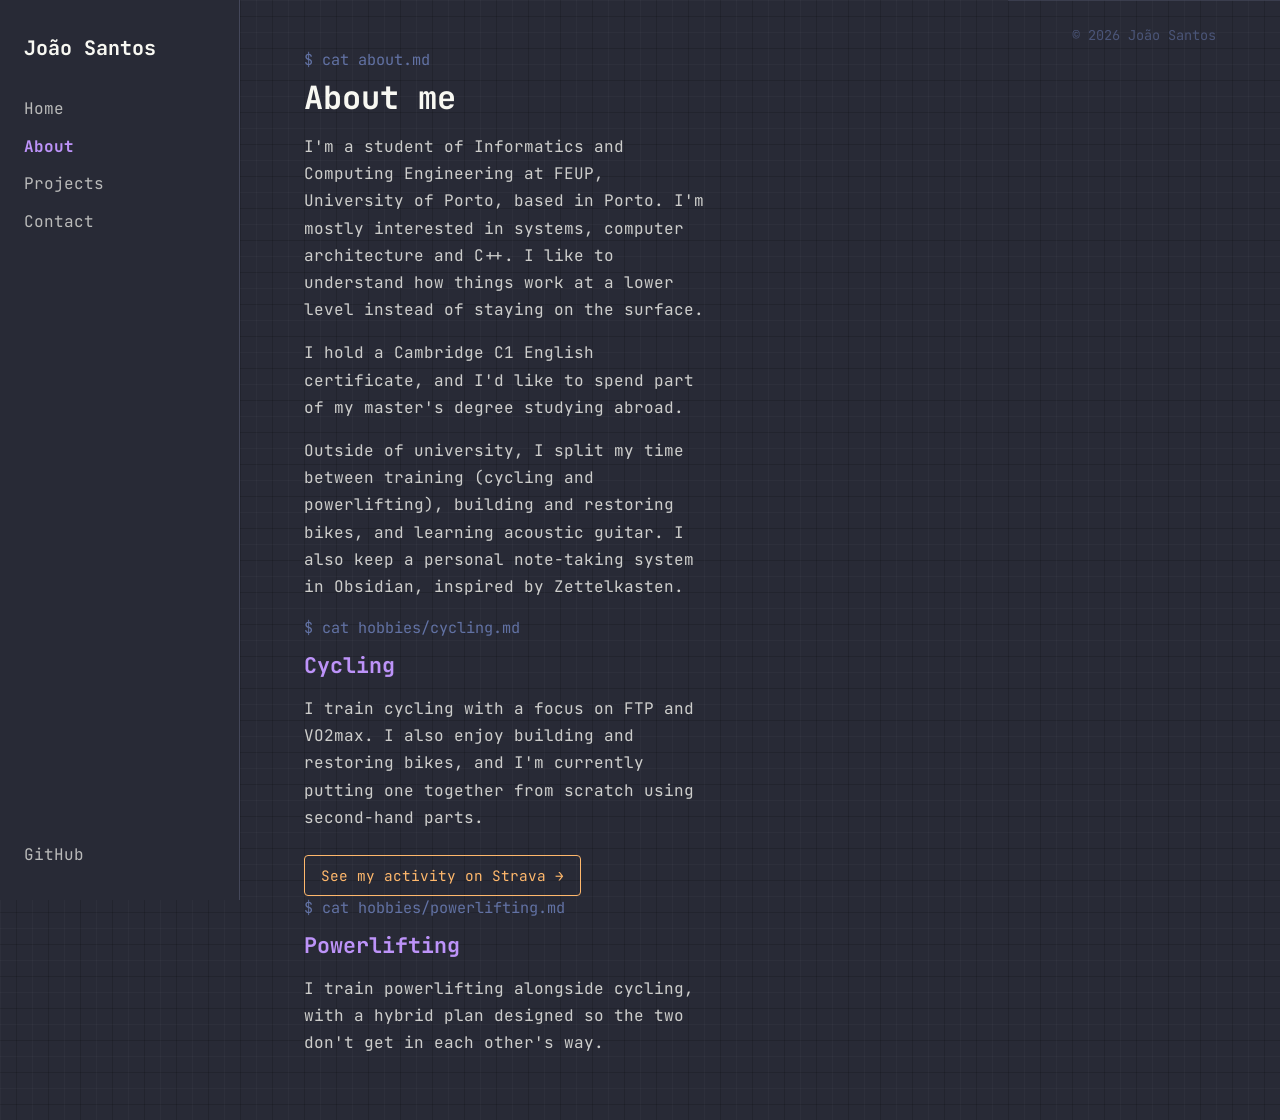
==== about.html @ 28b135b9 "Update portfolio: translate site to English and refresh projects" ====
<!DOCTYPE html>
<html lang="en">
<head>
  <meta charset="UTF-8">
  <meta name="viewport" content="width=device-width, initial-scale=1.0">
  <title>João Santos — About</title>
  <meta name="description" content="About João Santos: education, interests and hobbies.">
  <link rel="icon" type="image/svg+xml" href="assets/favicon.svg">
  <link rel="icon" type="image/x-icon" href="assets/favicon.ico">
  <link rel="apple-touch-icon" href="assets/favicon-180.png">
  <link rel="stylesheet" href="css/style.css">
  <link rel="stylesheet" href="css/layout.css">
</head>
<body>

  <div id="sidebar"></div>

  <main class="page">

    <section class="about">
      <p class="cmd-prompt">$ cat about.md</p>
      <h1 class="about__title">About me</h1>
      <p class="about__text">
        I'm a student of Informatics and Computing Engineering at FEUP,
        University of Porto, based in Porto. I'm mostly interested in
        systems, computer architecture and C++. I like to understand how
        things work at a lower level instead of staying on the surface.
      </p>
      <p class="about__text">
        I hold a Cambridge C1 English certificate, and I'd like to spend part
        of my master's degree studying abroad.
      </p>
      <p class="about__text">
        Outside of university, I split my time between training (cycling and
        powerlifting), building and restoring bikes, and learning acoustic
        guitar. I also keep a personal note-taking system in Obsidian,
        inspired by Zettelkasten.
      </p>
    </section>

    <section class="about__hobby">
      <p class="cmd-prompt">$ cat hobbies/cycling.md</p>
      <h2 class="about__subtitle">Cycling</h2>
      <p class="about__text">
        I train cycling with a focus on FTP and VO2max. I also enjoy building
        and restoring bikes, and I'm currently putting one together from
        scratch using second-hand parts.
      </p>

      <!--
        NOTE: Strava's official embeddable widget (iframe) has been broken
        since Jan 2026 and Strava hasn't fixed it, so this is a plain link
        instead of embedded data.
        For live data (e.g. monthly km, FTP chart), the proper way is the
        Strava API with OAuth — something for another time.
      -->
      <a
        href="https://www.strava.com/athletes/45406479"
        target="_blank"
        rel="noopener"
        class="about__strava-link"
      >
        See my activity on Strava →
      </a>
    </section>

    <section class="about__hobby">
      <p class="cmd-prompt">$ cat hobbies/powerlifting.md</p>
      <h2 class="about__subtitle">Powerlifting</h2>
      <p class="about__text">
        I train powerlifting alongside cycling, with a hybrid plan designed
        so the two don't get in each other's way.
      </p>
    </section>

  </main>

  <div id="footer"></div>

  <script src="js/sidebar.js"></script>
  <script src="js/footer.js"></script>
</body>
</html>
---- css/style.css ----
/* ===================================================
   RESET & VARIÁVEIS GLOBAIS
   =================================================== */

/* Importa a fonte JetBrains Mono do Google Fonts */
@import url('https://fonts.googleapis.com/css2?family=JetBrains+Mono:wght@400;500;600;700;800&display=swap');

/* Variáveis CSS (custom properties) — definidas uma vez, usadas em todo o ficheiro.
   Se um dia quiseres mudar a paleta toda, só precisas de mudar aqui. */
:root {
  /* Paleta Dracula */
  --bg: #282a36;
  --bg-soft: #2f3140;
  --bg-card: #353746;
  --bg-current-line: #44475a;
  --fg: #f8f8f2;
  --comment: #6272a4;
  --purple: #bd93f9;
  --pink: #ff79c6;
  --green: #50fa7b;
  --cyan: #8be9fd;
  --orange: #ffb86c;
  --red: #ff5555;

  /* Tipografia */
  --font-mono: 'JetBrains Mono', 'Courier New', monospace;

  /* Espaçamentos reutilizáveis */
  --container-width: 1100px;
  --section-padding: 6rem 0;

  /* Transições */
  --transition: 0.25s ease;
}

/* Reset básico — remove margens/paddings default dos browsers */
* {
  margin: 0;
  padding: 0;
  box-sizing: border-box;
}

html {
  scroll-behavior: smooth; /* scroll suave nativo ao clicar em links de âncora (#secção) */
}

body {
  font-family: var(--font-mono);
  color: var(--fg);
  line-height: 1.6;
  overflow-x: hidden; /* evita scroll horizontal acidental */

  /* Padrão de "blocos" tipo Minecraft, feito só com CSS (sem imagens).
     Funciona sobrepondo vários gradientes lineares pequenos que se repetem,
     criando uma grelha de quadrados com tom levemente diferente do fundo. */
  background-color: var(--bg);
  background-image:
    linear-gradient(90deg, rgba(255, 255, 255, 0.025) 1px, transparent 1px),
    linear-gradient(rgba(255, 255, 255, 0.025) 1px, transparent 1px),
    linear-gradient(90deg, rgba(0, 0, 0, 0.15) 1px, transparent 1px),
    linear-gradient(rgba(0, 0, 0, 0.15) 1px, transparent 1px);
  background-size: 32px 32px, 32px 32px, 32px 32px, 32px 32px;
  background-position: 0 0, 0 0, 16px 16px, 16px 16px;
}

a {
  text-decoration: none;
  color: inherit;
}

ul {
  list-style: none;
}

img {
  max-width: 100%;
  display: block;
}

/* Container genérico para limitar largura do conteúdo e centrar */
.container {
  width: 100%;
  max-width: var(--container-width);
  margin: 0 auto;
  padding: 0 1.5rem;
}

/* Título de secção, reutilizado em Sobre/Skills/Projetos/Contacto */
.section-title {
  font-size: 2rem;
  font-weight: 700;
  margin-bottom: 2.5rem;
  position: relative;
  display: inline-block;
  color: var(--fg);
}

/* Decoração tipo "comentário de código" antes do título, ex: // Sobre mim */
.section-title::before {
  content: '// ';
  color: var(--green);
  font-weight: 400;
}

/* ===================================================
   BOTÕES
   =================================================== */

.btn {
  display: inline-block;
  padding: 0.8rem 1.8rem;
  border-radius: 6px;
  font-weight: 600;
  font-size: 0.95rem;
  border: 2px solid transparent;
  transition: var(--transition);
  cursor: pointer;
}

.btn--primary {
  background-color: var(--purple);
  color: var(--bg);
}

.btn--primary:hover {
  background-color: var(--pink);
  transform: translateY(-2px);
}

.btn--secondary {
  background-color: transparent;
  border-color: var(--purple);
  color: var(--purple);
}

.btn--secondary:hover {
  background-color: var(--purple);
  color: var(--bg);
  transform: translateY(-2px);
}

/* ===================================================
   NAVBAR
   =================================================== */

.navbar {
  position: static; /* deixa de ser fixa/flutuante — fica no fluxo normal da página */
  width: 100%;
  background-color: var(--bg-card);
  border-bottom: 2px solid var(--bg-current-line);
}

.navbar__inner {
  display: flex;
  align-items: center;
  justify-content: space-between;
  height: 70px;
}

.navbar__logo {
  font-size: 1.4rem;
  font-weight: 800;
  color: var(--green);
}

.navbar__nav {
  display: flex;
  gap: 2rem;
}

.navbar__nav a {
  font-size: 0.95rem;
  font-weight: 500;
  color: var(--fg);
  position: relative;
  transition: var(--transition);
}

.navbar__nav a:hover {
  color: var(--purple);
}

/* Sublinhado animado ao passar o rato */
.navbar__nav a::after {
  content: '';
  position: absolute;
  left: 0;
  bottom: -6px;
  width: 0%;
  height: 2px;
  background-color: var(--pink);
  transition: width var(--transition);
}

.navbar__nav a:hover::after {
  width: 100%;
}

/* Botão hamburger removido — navbar agora é sempre visível, sem menu deslizante */

/* ===================================================
   HERO
   =================================================== */

.hero {
  min-height: 100vh;
  display: flex;
  align-items: center;
  padding-top: 0;
}

.hero__inner {
  display: flex;
  align-items: center;
  justify-content: space-between;
  gap: 3rem;
  flex-wrap: wrap;
}

.hero__text {
  flex: 1 1 450px;
}

.hero__greeting {
  color: var(--green);
  font-size: 1.1rem;
  margin-bottom: 0.5rem;
}

.hero__greeting::before {
  content: '$ ';
  color: var(--comment);
}

.hero__name {
  font-size: 3.2rem;
  font-weight: 800;
  color: var(--fg);
  margin-bottom: 0.5rem;
}

.hero__title {
  font-size: 1.3rem;
  font-weight: 500;
  color: var(--purple);
  margin-bottom: 1.2rem;
}

.hero__description {
  color: var(--comment);
  font-size: 1.05rem;
  max-width: 500px;
  margin-bottom: 2rem;
}

.hero__actions {
  display: flex;
  gap: 1rem;
  flex-wrap: wrap;
}

.hero__image {
  flex: 1 1 280px;
  display: flex;
  justify-content: center;
}

.hero__image img {
  width: 280px;
  height: 280px;
  object-fit: cover;
  border-radius: 50%;
  border: 4px solid var(--purple);
  box-shadow: 0 0 40px rgba(189, 147, 249, 0.3); /* brilho roxo subtil */
}

/* ===================================================
   SOBRE
   =================================================== */

.sobre {
  padding: var(--section-padding);
  background-color: var(--bg-soft);
}

.sobre__content {
  max-width: 750px;
}

.sobre__content p {
  color: var(--comment);
  margin-bottom: 1.2rem;
  font-size: 1.05rem;
}

/* ===================================================
   SKILLS
   =================================================== */

.skills {
  padding: var(--section-padding);
}

.skills__grid {
  display: grid;
  grid-template-columns: repeat(auto-fit, minmax(150px, 1fr));
  gap: 1.5rem;
}

.skill-card {
  background-color: var(--bg-card);
  border: 1px solid var(--bg-current-line);
  border-radius: 8px;
  padding: 1.8rem 1rem;
  text-align: center;
  transition: var(--transition);
}

.skill-card:hover {
  transform: translateY(-5px);
  border-color: var(--purple);
}

.skill-card__icon {
  font-size: 2.2rem;
  display: block;
  margin-bottom: 0.8rem;
}

.skill-card h3 {
  font-size: 1rem;
  font-weight: 600;
  color: var(--fg);
}

/* ===================================================
   PROJETOS
   =================================================== */

.projetos {
  padding: var(--section-padding);
  background-color: var(--bg-soft);
}

.projetos__grid {
  display: grid;
  grid-template-columns: repeat(auto-fit, minmax(300px, 1fr));
  gap: 2rem;
}

.project-card {
  background-color: var(--bg-card);
  border: 1px solid var(--bg-current-line);
  border-radius: 10px;
  padding: 2rem;
  transition: var(--transition);
}

.project-card:hover {
  border-color: var(--cyan);
  transform: translateY(-5px);
}

.project-card h3 {
  color: var(--fg);
  font-size: 1.3rem;
  margin-bottom: 0.8rem;
}

.project-card p {
  color: var(--comment);
  margin-bottom: 1.2rem;
  font-size: 0.95rem;
}

.project-card__tags {
  display: flex;
  gap: 0.6rem;
  flex-wrap: wrap;
  margin-bottom: 1.2rem;
}

.tag {
  background-color: var(--bg-current-line);
  color: var(--cyan);
  font-size: 0.75rem;
  font-weight: 600;
  padding: 0.3rem 0.7rem;
  border-radius: 20px;
}

.project-card__link {
  color: var(--purple);
  font-weight: 600;
  font-size: 0.9rem;
  transition: var(--transition);
}

.project-card__link:hover {
  color: var(--pink);
}

.project-card--placeholder {
  display: flex;
  align-items: center;
  justify-content: center;
  text-align: center;
  border-style: dashed;
  opacity: 0.6;
}

/* ===================================================
   CONTACTO
   =================================================== */

.contacto {
  padding: var(--section-padding);
  text-align: center;
}

.contacto__text {
  color: var(--comment);
  max-width: 500px;
  margin: 0 auto 2rem;
}

.contacto__links {
  display: flex;
  justify-content: center;
  gap: 1rem;
  flex-wrap: wrap;
}

/* ===================================================
   FOOTER
   =================================================== */

.footer {
  padding: 2rem 0;
  text-align: center;
  border-top: 1px solid var(--bg-current-line);
}

.footer p {
  color: var(--comment);
  font-size: 0.85rem;
}

/* ===================================================
   RESPONSIVE — MOBILE
   =================================================== */

@media (max-width: 768px) {
  .navbar__inner {
    flex-direction: column;
    height: auto;
    padding: 1rem 0;
    gap: 0.8rem;
  }

  .navbar__nav {
    gap: 1rem;
    flex-wrap: wrap;
    justify-content: center;
  }

  .navbar__nav a {
    font-size: 0.85rem;
  }

  .hero__inner {
    flex-direction: column-reverse;
    text-align: center;
  }

  .hero__description {
    margin-left: auto;
    margin-right: auto;
  }

  .hero__actions {
    justify-content: center;
  }

  .hero__name {
    font-size: 2.4rem;
  }
}
---- css/layout.css ----
/* css/layout.css
 *
 * Sidebar layout + general page structure.
 * COLOURS and FONTS (Dracula, JetBrains Mono) live in style.css —
 * this file only handles structure and positioning.
 */

:root {
  --sidebar-width: 240px;
}

body {
  display: flex;
  min-height: 100vh;
  margin: 0;
}

/* ===== Sidebar ===== */

.sidebar {
  position: fixed;
  top: 0;
  left: 0;
  height: 100vh;
  width: var(--sidebar-width);
  padding: 2rem 1.5rem;
  box-sizing: border-box;

  display: flex;
  flex-direction: column;
  gap: 2rem;

  background-color: var(--bg, #282a36);
  border-right: 1px solid var(--border, #44475a);
}

.sidebar__name {
  font-size: 1.25rem;
  font-weight: bold;
  text-decoration: none;
  color: var(--fg, #f8f8f2);
}

.sidebar__links {
  list-style: none;
  margin: 0;
  padding: 0;
  display: flex;
  flex-direction: column;
  gap: 0.75rem;
}

.sidebar__links a {
  text-decoration: none;
  color: var(--fg, #f8f8f2);
  opacity: 0.7;
  transition: opacity 0.2s;
}

.sidebar__links a:hover {
  opacity: 1;
}

/* Class applied via JS to the current page's link */
.sidebar__links--active {
  opacity: 1 !important;
  color: var(--purple, #bd93f9) !important;
  font-weight: bold;
}

.sidebar__socials {
  margin-top: auto; /* pushes it to the bottom of the sidebar */
  display: flex;
  gap: 1rem;
}

.sidebar__socials a {
  color: var(--fg, #f8f8f2);
  text-decoration: none;
  opacity: 0.7;
}

.sidebar__socials a:hover {
  opacity: 1;
}

/* ===== Main content ===== */

.page {
  margin-left: var(--sidebar-width);
  padding: 3rem 4rem;
  flex: 1;
  max-width: 900px;
}

/* ===== Hero ===== */

.hero {
  display: flex;
  gap: 3rem;
  align-items: center;
  flex-wrap: wrap;
}

/* --- "Terminal" window with the photo --- */

.hero__photo-window {
  flex: 0 0 280px;
  width: 280px;
  border-radius: 8px;
  overflow: hidden;
  background-color: var(--bg-alt, #1e1f29);
  border: 1px solid var(--border, #44475a);
  box-shadow: 0 8px 24px rgba(0, 0, 0, 0.4);
}

.hero__window-bar {
  display: flex;
  align-items: center;
  gap: 0.4rem;
  padding: 0.6rem 0.8rem;
  background-color: var(--bg-alt-2, #21222c);
  border-bottom: 1px solid var(--border, #44475a);
}

.hero__dot {
  width: 11px;
  height: 11px;
  border-radius: 50%;
  display: inline-block;
}

.hero__dot--red {
  background-color: var(--red, #ff5555);
}

.hero__dot--yellow {
  background-color: var(--yellow, #f1fa8c);
}

.hero__dot--green {
  background-color: var(--green, #50fa7b);
}

.hero__window-title {
  margin-left: 0.5rem;
  font-size: 0.8rem;
  color: var(--comment, #6272a4);
}

.hero__photo-placeholder {
  width: 100%;
  aspect-ratio: 1 / 1;
  display: flex;
  align-items: center;
  justify-content: center;
  text-align: center;
  padding: 1.5rem;
  box-sizing: border-box;
  background-image: repeating-linear-gradient(
    45deg,
    var(--bg-alt-2, #21222c) 0,
    var(--bg-alt-2, #21222c) 1px,
    transparent 1px,
    transparent 12px
  );
}

.hero__photo-placeholder p {
  margin: 0;
  font-size: 0.8rem;
  color: var(--comment, #6272a4);
  line-height: 1.5;
}

/* Makes the photo fill the window */
.hero__photo {
  width: 100%;
  aspect-ratio: 1 / 1;
  object-fit: cover;
  display: block;
}

.hero__window-footer {
  padding: 0.5rem 0.8rem;
  font-size: 0.75rem;
  color: var(--green, #50fa7b);
  border-top: 1px solid var(--border, #44475a);
}

/* --- Hero text --- */

.hero__content {
  flex: 1 1 400px;
  min-width: 280px;
}

.hero__prompt,
.cmd-prompt {
  margin: 0 0 0.5rem;
  color: var(--comment, #6272a4);
  font-size: 0.95rem;
}

.cmd-prompt {
  margin-top: 2.5rem;
}

.cmd-prompt:first-child {
  margin-top: 0;
}

.hero__title {
  margin: 0 0 1rem;
  font-size: 2.75rem;
  line-height: 1.1;
}

.hero__title-accent {
  background: linear-gradient(90deg, var(--purple, #bd93f9), var(--pink, #ff79c6));
  -webkit-background-clip: text;
  background-clip: text;
  color: transparent;
}

.hero__subtitle {
  color: var(--fg, #f8f8f2);
  opacity: 0.85;
  margin: 0 0 1.5rem;
}

.hero__intro {
  color: var(--fg, #f8f8f2);
  opacity: 0.75;
  line-height: 1.6;
  max-width: 560px;
  margin: 0 0 1.5rem;
}

.hero__tags {
  list-style: none;
  display: flex;
  flex-wrap: wrap;
  gap: 0.6rem;
  margin: 0;
  padding: 0;
}

.hero__tags li {
  padding: 0.4rem 0.9rem;
  border: 1px solid var(--border, #44475a);
  border-radius: 6px;
  font-size: 0.85rem;
  color: var(--purple, #bd93f9);
  background-color: var(--bg-alt, #1e1f29);
}

/* --- Responsive: stack on small screens --- */

@media (max-width: 700px) {
  .hero {
    flex-direction: column;
    align-items: stretch;
  }

  .hero__photo-window {
    width: 100%;
    flex: none;
  }

  .hero__title {
    font-size: 2.1rem;
  }
}

/* ===== Strava link (replaces the broken iframe) ===== */

.about__strava-link {
  display: inline-block;
  margin-top: 0.5rem;
  padding: 0.5rem 1rem;
  border: 1px solid var(--orange, #fc5200);
  border-radius: 4px;
  color: var(--orange, #fc5200);
  text-decoration: none;
  font-size: 0.9rem;
  transition: background-color 0.2s, color 0.2s;
}

.about__strava-link:hover {
  background-color: var(--orange, #fc5200);
  color: var(--bg, #282a36);
}

/* ===== About, Projects and Contact pages ===== */

.about__title,
.projects__title,
.contact__title {
  margin: 0 0 1rem;
  font-size: 2rem;
  line-height: 1.15;
  color: var(--fg, #f8f8f2);
}

.about__subtitle {
  margin: 0 0 0.75rem;
  font-size: 1.35rem;
  color: var(--purple, #bd93f9);
}

.about__text,
.contact__text,
.projects__card-desc {
  max-width: 640px;
  margin: 0 0 1rem;
  line-height: 1.7;
  opacity: 0.8;
}

/* --- Project cards --- */

.projects__card {
  margin-top: 1.5rem;
  padding: 1.5rem;
  background-color: var(--bg-card, #353746);
  border: 1px solid var(--border, #44475a);
  border-radius: 8px;
}

.projects__card-title {
  margin: 0 0 0.5rem;
  font-size: 1.35rem;
  color: var(--purple, #bd93f9);
}

.projects__card-status {
  display: inline-block;
  margin-bottom: 0.75rem;
  padding: 0.1rem 0.6rem;
  border: 1px solid var(--orange, #ffb86c);
  border-radius: 999px;
  font-size: 0.75rem;
  color: var(--orange, #ffb86c);
}

.projects__card-stack {
  display: flex;
  flex-wrap: wrap;
  gap: 0.5rem;
  margin: 0 0 1rem;
  padding: 0;
  list-style: none;
}

.projects__card-stack li {
  padding: 0.25rem 0.7rem;
  border: 1px solid var(--border, #44475a);
  border-radius: 6px;
  font-size: 0.8rem;
  color: var(--cyan, #8be9fd);
  background-color: var(--bg-alt, #1e1f29);
}

.projects__card-links a,
.contact__links a {
  color: var(--green, #50fa7b);
  border-bottom: 1px solid transparent;
  transition: border-color 0.2s;
}

.projects__card-links a:hover,
.projects__card-links a:focus-visible,
.contact__links a:hover,
.contact__links a:focus-visible {
  border-bottom-color: var(--green, #50fa7b);
}

/* --- Contact --- */

.contact__links {
  display: flex;
  flex-direction: column;
  gap: 0.75rem;
  margin: 1.5rem 0 0;
  padding: 0;
  list-style: none;
}

/* ===== Footer ===== */

.footer {
  margin-left: var(--sidebar-width);
  padding: 1.5rem 4rem;
  opacity: 0.6;
  font-size: 0.85rem;
}

/* ===== Responsive: sidebar moves to the top on small screens ===== */

@media (max-width: 768px) {
  body {
    flex-direction: column;
  }

  .sidebar {
    position: relative;
    width: 100%;
    height: auto;
    flex-direction: row;
    flex-wrap: wrap;
    align-items: center;
  }

  .sidebar__links {
    flex-direction: row;
    flex-wrap: wrap;
  }

  .sidebar__socials {
    margin-top: 0;
    margin-left: auto;
  }

  .page,
  .footer {
    margin-left: 0;
  }
}
@media (max-width: 768px) {
  .page {
    padding: 2rem 1.5rem;
  }

  .footer {
    padding: 1.5rem;
  }
}
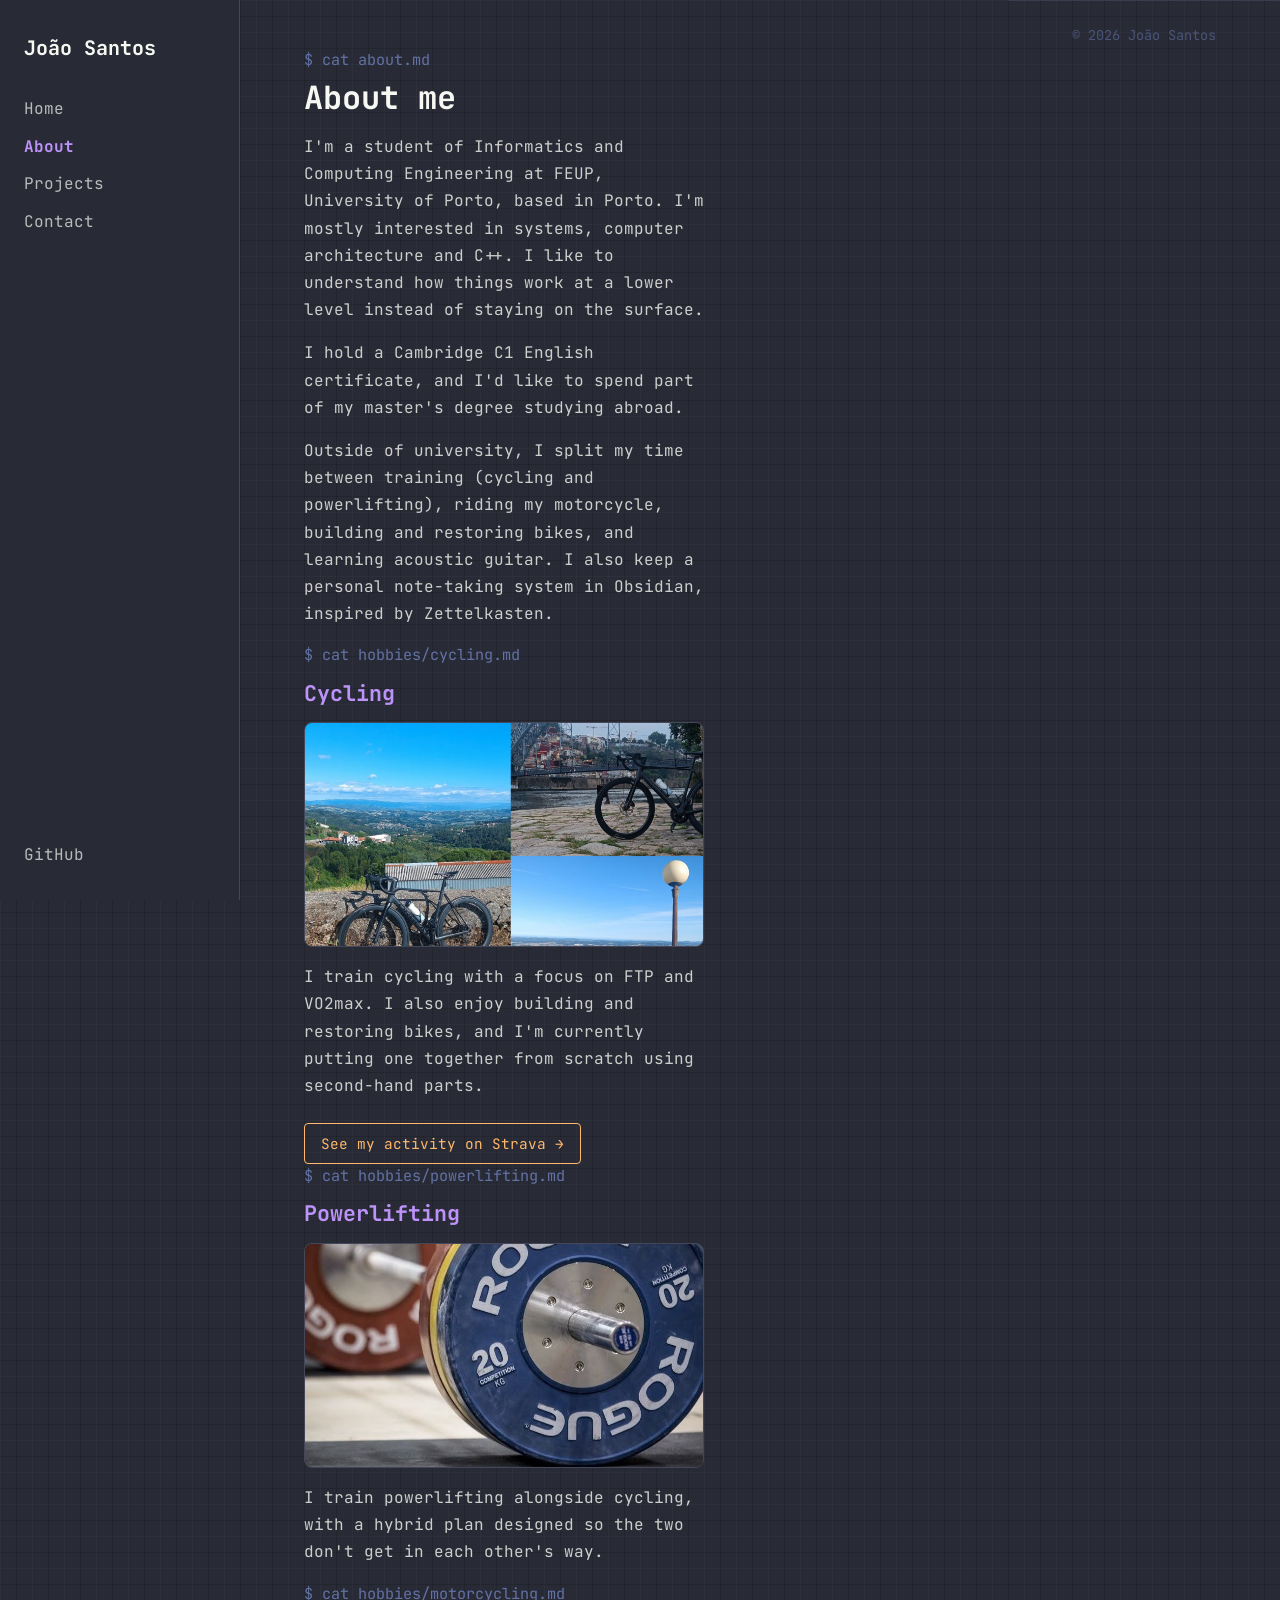
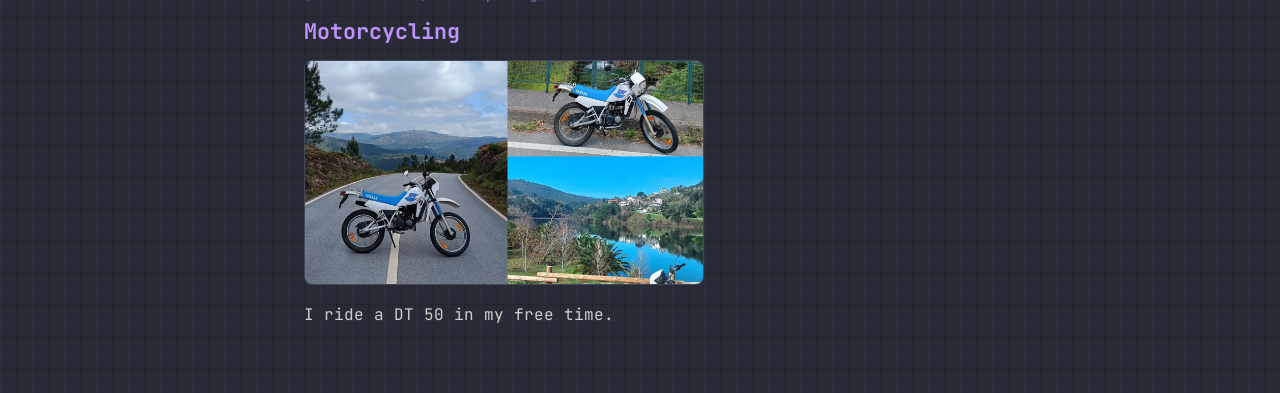
==== commit 9305e221: "Add photo slots for projects and hobbies" ====
--- a/about.html
+++ b/about.html
@@ -32,8 +32,8 @@
       </p>
       <p class="about__text">
         Outside of university, I split my time between training (cycling and
-        powerlifting), building and restoring bikes, and learning acoustic
-        guitar. I also keep a personal note-taking system in Obsidian,
+        powerlifting), riding my motorcycle, building and restoring bikes, and
+        learning acoustic guitar. I also keep a personal note-taking system in Obsidian,
         inspired by Zettelkasten.
       </p>
     </section>
@@ -41,6 +41,10 @@
     <section class="about__hobby">
       <p class="cmd-prompt">$ cat hobbies/cycling.md</p>
       <h2 class="about__subtitle">Cycling</h2>
+      <figure class="media" data-path="assets/hobbies/cycling.jpg">
+        <img src="assets/hobbies/bike.png" alt="Me cycling" loading="lazy"
+             onerror="this.parentElement.classList.add('media--empty'); this.remove();">
+      </figure>
       <p class="about__text">
         I train cycling with a focus on FTP and VO2max. I also enjoy building
         and restoring bikes, and I'm currently putting one together from
@@ -67,9 +71,25 @@
     <section class="about__hobby">
       <p class="cmd-prompt">$ cat hobbies/powerlifting.md</p>
       <h2 class="about__subtitle">Powerlifting</h2>
+      <figure class="media" data-path="assets/hobbies/powerlifting.jpg">
+        <img src="assets/hobbies/powerlifting.jpeg" alt="Me powerlifting" loading="lazy"
+             onerror="this.parentElement.classList.add('media--empty'); this.remove();">
+      </figure>
       <p class="about__text">
         I train powerlifting alongside cycling, with a hybrid plan designed
         so the two don't get in each other's way.
+      </p>
+    </section>
+
+    <section class="about__hobby">
+      <p class="cmd-prompt">$ cat hobbies/motorcycling.md</p>
+      <h2 class="about__subtitle">Motorcycling</h2>
+      <figure class="media" data-path="assets/hobbies/motorcycling.jpg">
+        <img src="assets/hobbies/motinha.png" alt="My DT 50 motorcycle" loading="lazy"
+             onerror="this.parentElement.classList.add('media--empty'); this.remove();">
+      </figure>
+      <p class="about__text">
+        I ride a DT 50 in my free time.
       </p>
     </section>
 
@@ -80,4 +100,4 @@
   <script src="js/sidebar.js"></script>
   <script src="js/footer.js"></script>
 </body>
-</html>
+</html>
--- a/css/layout.css
+++ b/css/layout.css
@@ -387,6 +387,44 @@
   list-style: none;
 }
 
+/* ===== Photo slots (projects and hobbies) =====
+ * Each <figure class="media"> shows its image. If the file doesn't exist yet,
+ * the "media--empty" class is added by the onerror handler and a dashed
+ * placeholder with the expected file path is shown instead.
+ */
+
+.media {
+  margin: 0 0 1rem;
+  max-width: 640px;
+  aspect-ratio: 16 / 9;
+  border: 1px solid var(--border, #44475a);
+  border-radius: 8px;
+  overflow: hidden;
+  background-color: var(--bg-alt, #1e1f29);
+}
+
+.media img {
+  width: 100%;
+  height: 100%;
+  object-fit: cover;
+  display: block;
+}
+
+.media--empty {
+  display: flex;
+  align-items: center;
+  justify-content: center;
+  padding: 1rem;
+  text-align: center;
+  border-style: dashed;
+}
+
+.media--empty::after {
+  content: attr(data-path);
+  font-size: 0.8rem;
+  color: var(--comment, #6272a4);
+}
+
 /* ===== Footer ===== */
 
 .footer {
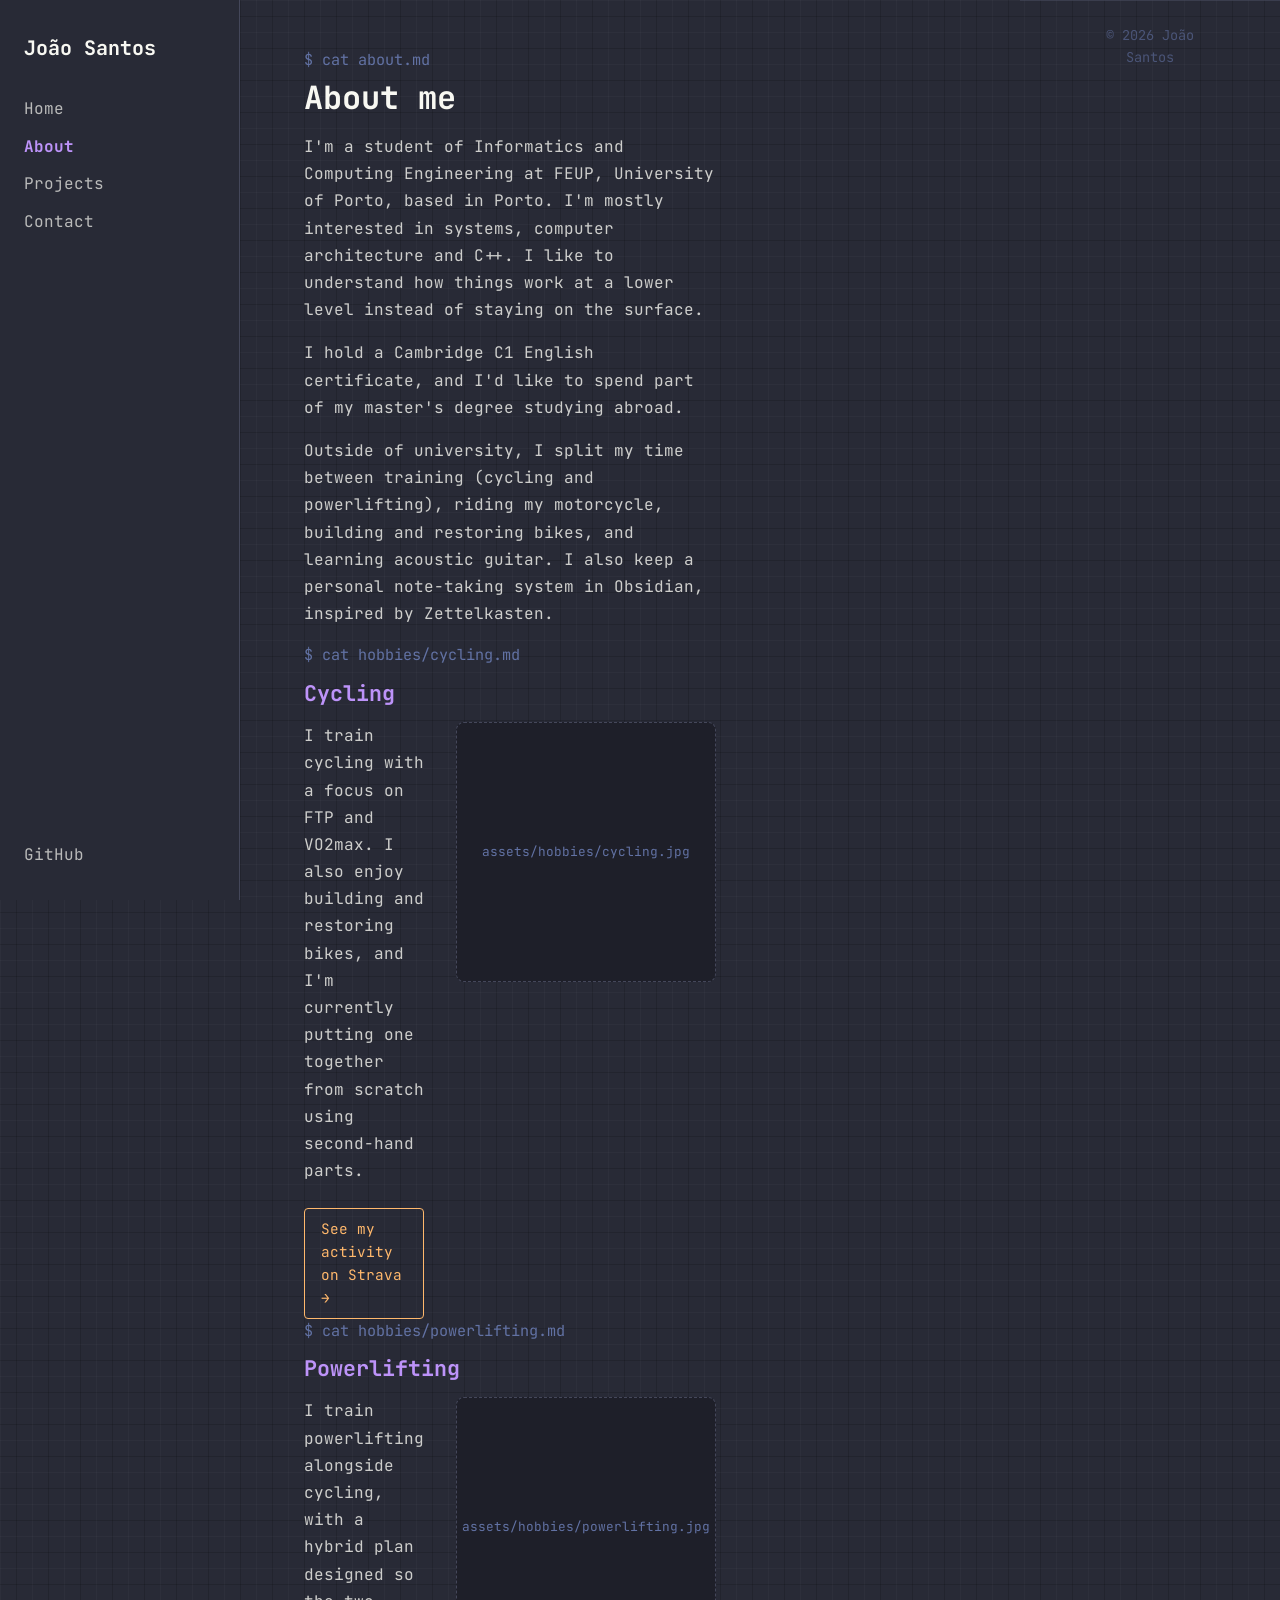
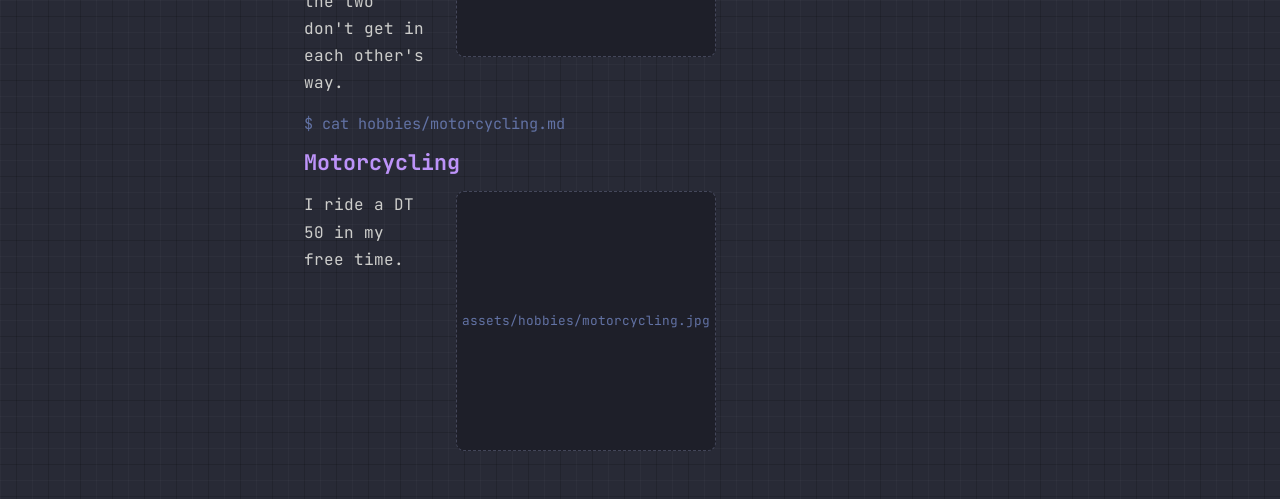
==== commit a5806741: "Make hobby photos square and place them beside the text" ====
--- a/about.html
+++ b/about.html
@@ -41,56 +41,68 @@
     <section class="about__hobby">
       <p class="cmd-prompt">$ cat hobbies/cycling.md</p>
       <h2 class="about__subtitle">Cycling</h2>
-      <figure class="media" data-path="assets/hobbies/cycling.jpg">
-        <img src="assets/hobbies/bike.png" alt="Me cycling" loading="lazy"
-             onerror="this.parentElement.classList.add('media--empty'); this.remove();">
-      </figure>
-      <p class="about__text">
-        I train cycling with a focus on FTP and VO2max. I also enjoy building
-        and restoring bikes, and I'm currently putting one together from
-        scratch using second-hand parts.
-      </p>
+      <div class="about__hobby-body">
+        <div class="about__hobby-text">
+          <p class="about__text">
+            I train cycling with a focus on FTP and VO2max. I also enjoy
+            building and restoring bikes, and I'm currently putting one
+            together from scratch using second-hand parts.
+          </p>
 
-      <!--
-        NOTE: Strava's official embeddable widget (iframe) has been broken
-        since Jan 2026 and Strava hasn't fixed it, so this is a plain link
-        instead of embedded data.
-        For live data (e.g. monthly km, FTP chart), the proper way is the
-        Strava API with OAuth — something for another time.
-      -->
-      <a
-        href="https://www.strava.com/athletes/45406479"
-        target="_blank"
-        rel="noopener"
-        class="about__strava-link"
-      >
-        See my activity on Strava →
-      </a>
+          <!--
+            NOTE: Strava's official embeddable widget (iframe) has been broken
+            since Jan 2026 and Strava hasn't fixed it, so this is a plain link
+            instead of embedded data.
+            For live data (e.g. monthly km, FTP chart), the proper way is the
+            Strava API with OAuth — something for another time.
+          -->
+          <a
+            href="https://www.strava.com/athletes/45406479"
+            target="_blank"
+            rel="noopener"
+            class="about__strava-link"
+          >
+            See my activity on Strava →
+          </a>
+        </div>
+        <figure class="media media--square" data-path="assets/hobbies/cycling.jpg">
+          <img src="assets/hobbies/cycling.jpg" alt="Me cycling" loading="lazy"
+               onerror="this.parentElement.classList.add('media--empty'); this.remove();">
+        </figure>
+      </div>
     </section>
 
     <section class="about__hobby">
       <p class="cmd-prompt">$ cat hobbies/powerlifting.md</p>
       <h2 class="about__subtitle">Powerlifting</h2>
-      <figure class="media" data-path="assets/hobbies/powerlifting.jpg">
-        <img src="assets/hobbies/powerlifting.jpeg" alt="Me powerlifting" loading="lazy"
-             onerror="this.parentElement.classList.add('media--empty'); this.remove();">
-      </figure>
-      <p class="about__text">
-        I train powerlifting alongside cycling, with a hybrid plan designed
-        so the two don't get in each other's way.
-      </p>
+      <div class="about__hobby-body">
+        <div class="about__hobby-text">
+          <p class="about__text">
+            I train powerlifting alongside cycling, with a hybrid plan
+            designed so the two don't get in each other's way.
+          </p>
+        </div>
+        <figure class="media media--square" data-path="assets/hobbies/powerlifting.jpg">
+          <img src="assets/hobbies/powerlifting.jpg" alt="Me powerlifting" loading="lazy"
+               onerror="this.parentElement.classList.add('media--empty'); this.remove();">
+        </figure>
+      </div>
     </section>
 
     <section class="about__hobby">
       <p class="cmd-prompt">$ cat hobbies/motorcycling.md</p>
       <h2 class="about__subtitle">Motorcycling</h2>
-      <figure class="media" data-path="assets/hobbies/motorcycling.jpg">
-        <img src="assets/hobbies/motinha.png" alt="My DT 50 motorcycle" loading="lazy"
-             onerror="this.parentElement.classList.add('media--empty'); this.remove();">
-      </figure>
-      <p class="about__text">
-        I ride a DT 50 in my free time.
-      </p>
+      <div class="about__hobby-body">
+        <div class="about__hobby-text">
+          <p class="about__text">
+            I ride a DT 50 in my free time.
+          </p>
+        </div>
+        <figure class="media media--square" data-path="assets/hobbies/motorcycling.jpg">
+          <img src="assets/hobbies/motorcycling.jpg" alt="My DT 50 motorcycle" loading="lazy"
+               onerror="this.parentElement.classList.add('media--empty'); this.remove();">
+        </figure>
+      </div>
     </section>
 
   </main>
--- a/css/layout.css
+++ b/css/layout.css
@@ -425,6 +425,39 @@
   color: var(--comment, #6272a4);
 }
 
+/* --- Hobby sections: text on the left, square photo on the right --- */
+
+.about__hobby-body {
+  display: flex;
+  align-items: flex-start;
+  gap: 2rem;
+}
+
+.about__hobby-text {
+  flex: 1 1 0;
+  min-width: 0;
+}
+
+.media--square {
+  flex: 0 0 260px;
+  width: 260px;
+  max-width: none;
+  aspect-ratio: 1 / 1;
+  margin: 0;
+}
+
+@media (max-width: 700px) {
+  .about__hobby-body {
+    flex-direction: column;
+  }
+
+  .media--square {
+    flex: none;
+    width: 100%;
+    max-width: 320px;
+  }
+}
+
 /* ===== Footer ===== */
 
 .footer {
@@ -473,4 +506,4 @@
   .footer {
     padding: 1.5rem;
   }
-}
+}
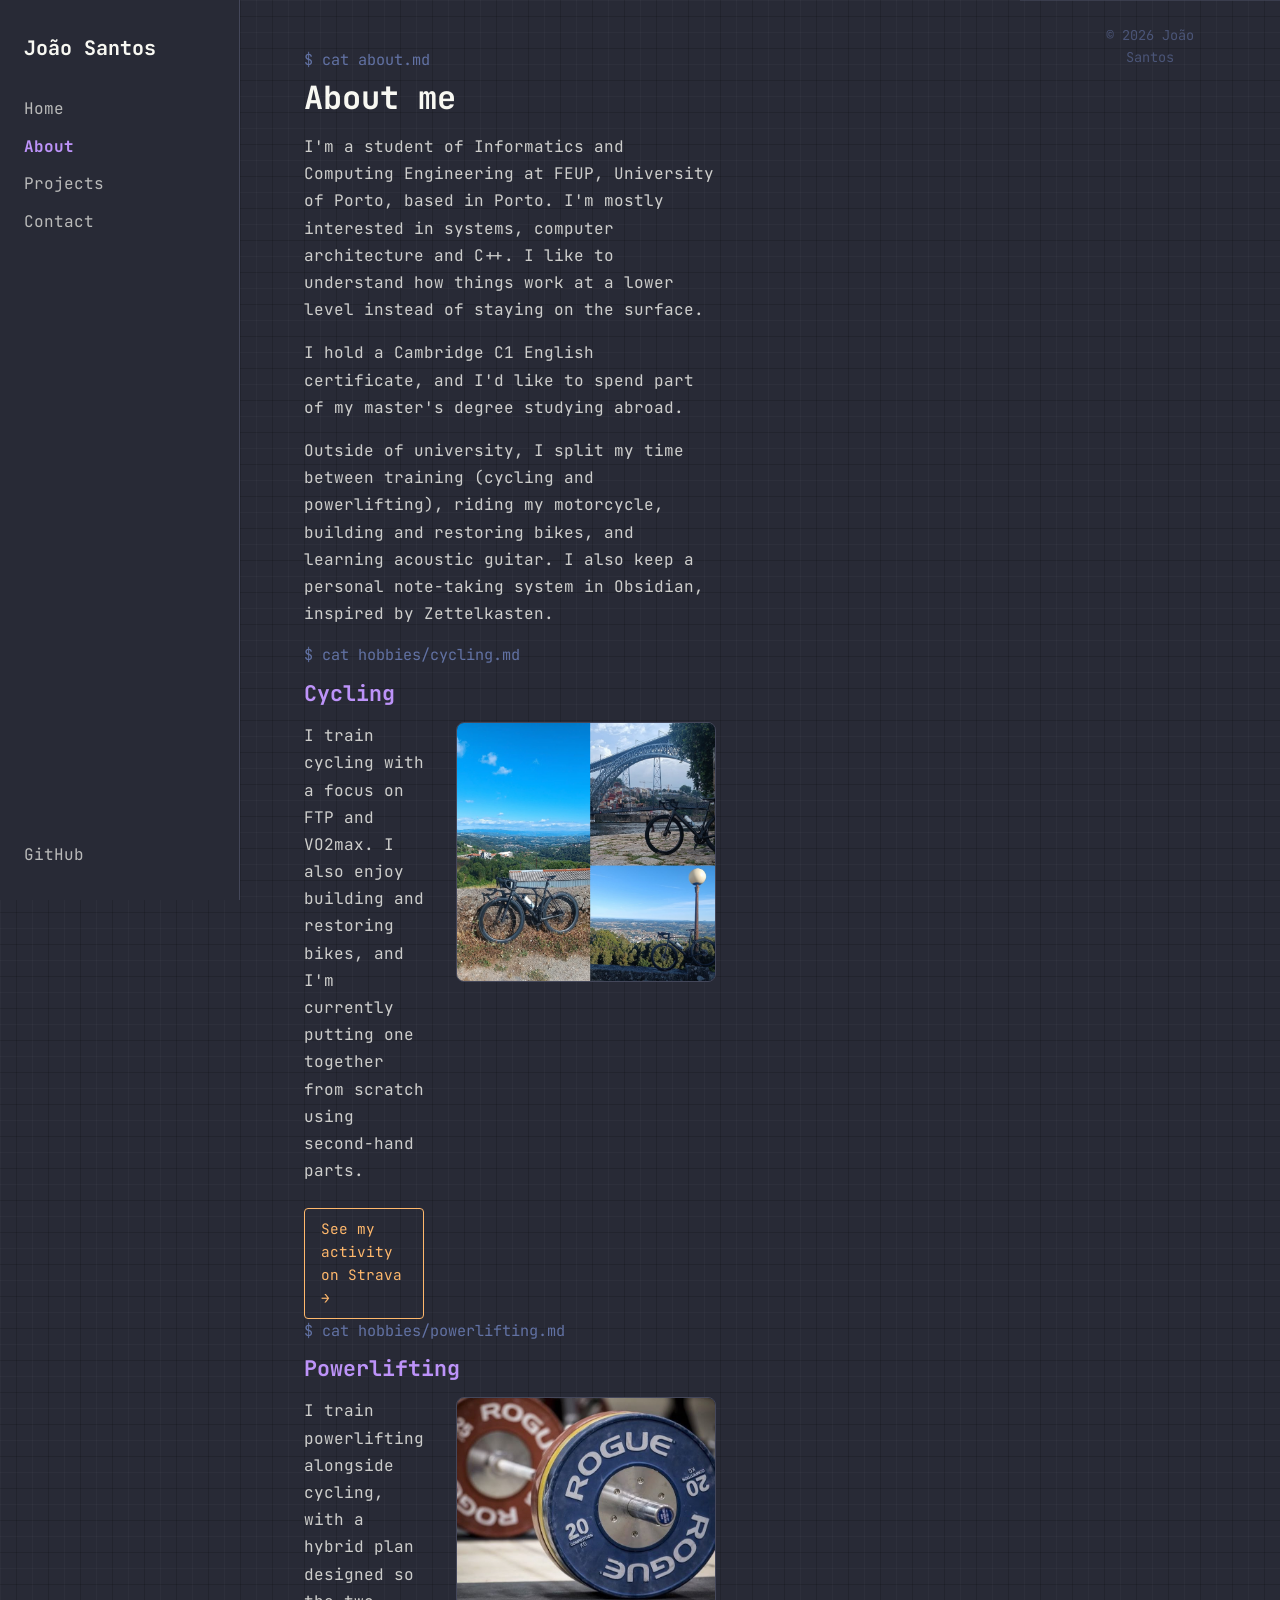
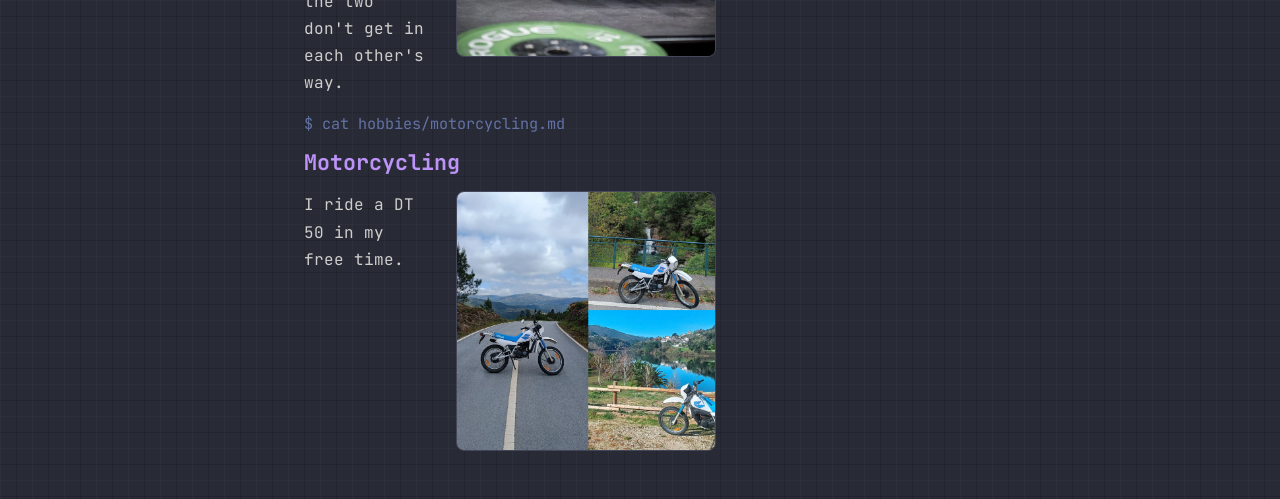
==== commit 1d173cd4: "correct images sources" ====
--- a/about.html
+++ b/about.html
@@ -66,7 +66,7 @@
           </a>
         </div>
         <figure class="media media--square" data-path="assets/hobbies/cycling.jpg">
-          <img src="assets/hobbies/cycling.jpg" alt="Me cycling" loading="lazy"
+          <img src="assets/hobbies/bike.png" alt="Me cycling" loading="lazy"
                onerror="this.parentElement.classList.add('media--empty'); this.remove();">
         </figure>
       </div>
@@ -83,7 +83,7 @@
           </p>
         </div>
         <figure class="media media--square" data-path="assets/hobbies/powerlifting.jpg">
-          <img src="assets/hobbies/powerlifting.jpg" alt="Me powerlifting" loading="lazy"
+          <img src="assets/hobbies/powerlifting.jpeg" alt="Me powerlifting" loading="lazy"
                onerror="this.parentElement.classList.add('media--empty'); this.remove();">
         </figure>
       </div>
@@ -99,7 +99,7 @@
           </p>
         </div>
         <figure class="media media--square" data-path="assets/hobbies/motorcycling.jpg">
-          <img src="assets/hobbies/motorcycling.jpg" alt="My DT 50 motorcycle" loading="lazy"
+          <img src="assets/hobbies/motinha.png" alt="My DT 50 motorcycle" loading="lazy"
                onerror="this.parentElement.classList.add('media--empty'); this.remove();">
         </figure>
       </div>
